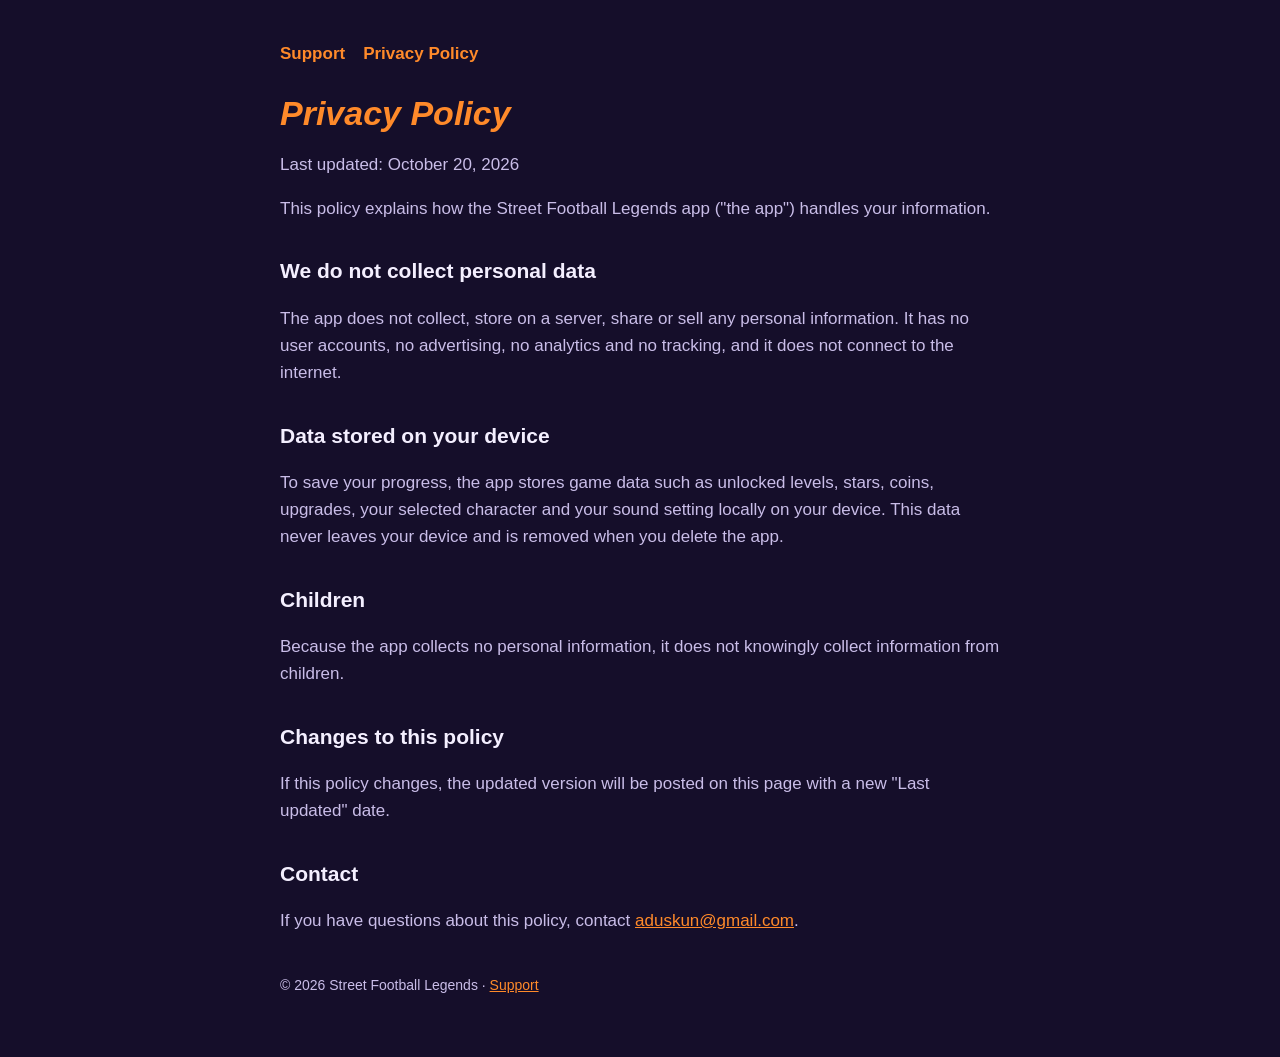
==== privacy.html @ 77fb6a1e "Add files via upload" ====
<!doctype html>
<html lang="en">
<head>
<meta charset="utf-8">
<meta name="viewport" content="width=device-width, initial-scale=1">
<title>Street Football Legends – Privacy Policy</title>
<link rel="stylesheet" href="style.css">
</head>
<body>
<main>
<nav><a href="index.html">Support</a><a href="privacy.html">Privacy Policy</a></nav>
<h1>Privacy Policy</h1>
<p>Last updated: October 20, 2026</p>

<p>This policy explains how the Street Football Legends app ("the app") handles your information.</p>

<h2>We do not collect personal data</h2>
<p>The app does not collect, store on a server, share or sell any personal information. It has no user accounts, no advertising, no analytics and no tracking, and it does not connect to the internet.</p>

<h2>Data stored on your device</h2>
<p>To save your progress, the app stores game data such as unlocked levels, stars, coins, upgrades, your selected character and your sound setting locally on your device. This data never leaves your device and is removed when you delete the app.</p>

<h2>Children</h2>
<p>Because the app collects no personal information, it does not knowingly collect information from children.</p>

<h2>Changes to this policy</h2>
<p>If this policy changes, the updated version will be posted on this page with a new "Last updated" date.</p>

<h2>Contact</h2>
<p>If you have questions about this policy, contact <a href="mailto:aduskun@gmail.com">aduskun@gmail.com</a>.</p>

<footer>© 2026 Street Football Legends · <a href="index.html">Support</a></footer>
</main>
</body>
</html>
---- style.css ----
:root { --bg: #150e2a; --panel: #211640; --text: #f4efff; --muted: #c9bde8; --accent: #ff8a2a; }
* { box-sizing: border-box; }
body { margin: 0; background: var(--bg); color: var(--text); font: 17px/1.6 -apple-system, BlinkMacSystemFont, "Segoe UI", Roboto, sans-serif; }
main { max-width: 760px; margin: 0 auto; padding: 40px 20px 60px; }
h1 { font-size: 34px; line-height: 1.2; margin: 0 0 6px; color: var(--accent); font-style: italic; }
h2 { font-size: 21px; margin: 32px 0 8px; }
p, li { color: var(--muted); }
a { color: var(--accent); }
.card { background: var(--panel); border-radius: 16px; padding: 20px 22px; margin-top: 22px; }
nav { margin-bottom: 26px; font-weight: 600; }
nav a { margin-right: 18px; text-decoration: none; }
footer { margin-top: 40px; font-size: 14px; color: var(--muted); }
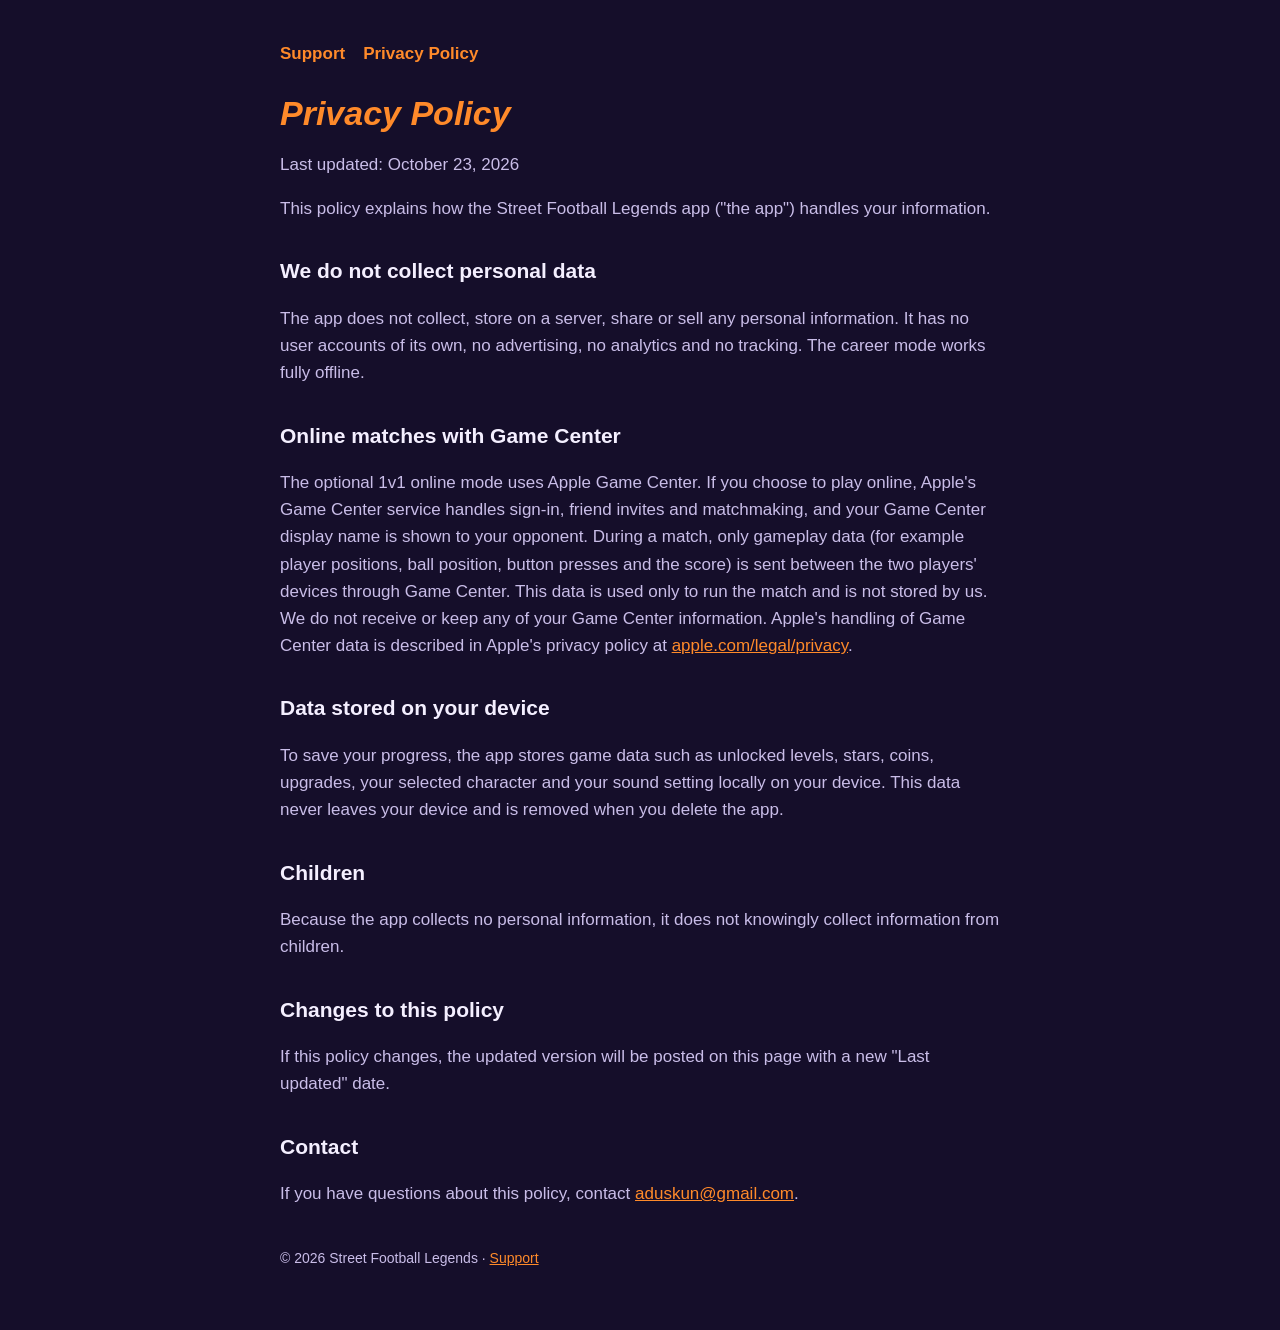
==== commit a026e0a9: "Mention Game Center online play in privacy and support pages" ====
--- a/privacy.html
+++ b/privacy.html
@@ -10,12 +10,15 @@
 <main>
 <nav><a href="index.html">Support</a><a href="privacy.html">Privacy Policy</a></nav>
 <h1>Privacy Policy</h1>
-<p>Last updated: October 20, 2026</p>
+<p>Last updated: October 23, 2026</p>
 
 <p>This policy explains how the Street Football Legends app ("the app") handles your information.</p>
 
 <h2>We do not collect personal data</h2>
-<p>The app does not collect, store on a server, share or sell any personal information. It has no user accounts, no advertising, no analytics and no tracking, and it does not connect to the internet.</p>
+<p>The app does not collect, store on a server, share or sell any personal information. It has no user accounts of its own, no advertising, no analytics and no tracking. The career mode works fully offline.</p>
+
+<h2>Online matches with Game Center</h2>
+<p>The optional 1v1 online mode uses Apple Game Center. If you choose to play online, Apple's Game Center service handles sign-in, friend invites and matchmaking, and your Game Center display name is shown to your opponent. During a match, only gameplay data (for example player positions, ball position, button presses and the score) is sent between the two players' devices through Game Center. This data is used only to run the match and is not stored by us. We do not receive or keep any of your Game Center information. Apple's handling of Game Center data is described in Apple's privacy policy at <a href="https://www.apple.com/legal/privacy/">apple.com/legal/privacy</a>.</p>
 
 <h2>Data stored on your device</h2>
 <p>To save your progress, the app stores game data such as unlocked levels, stars, coins, upgrades, your selected character and your sound setting locally on your device. This data never leaves your device and is removed when you delete the app.</p>
